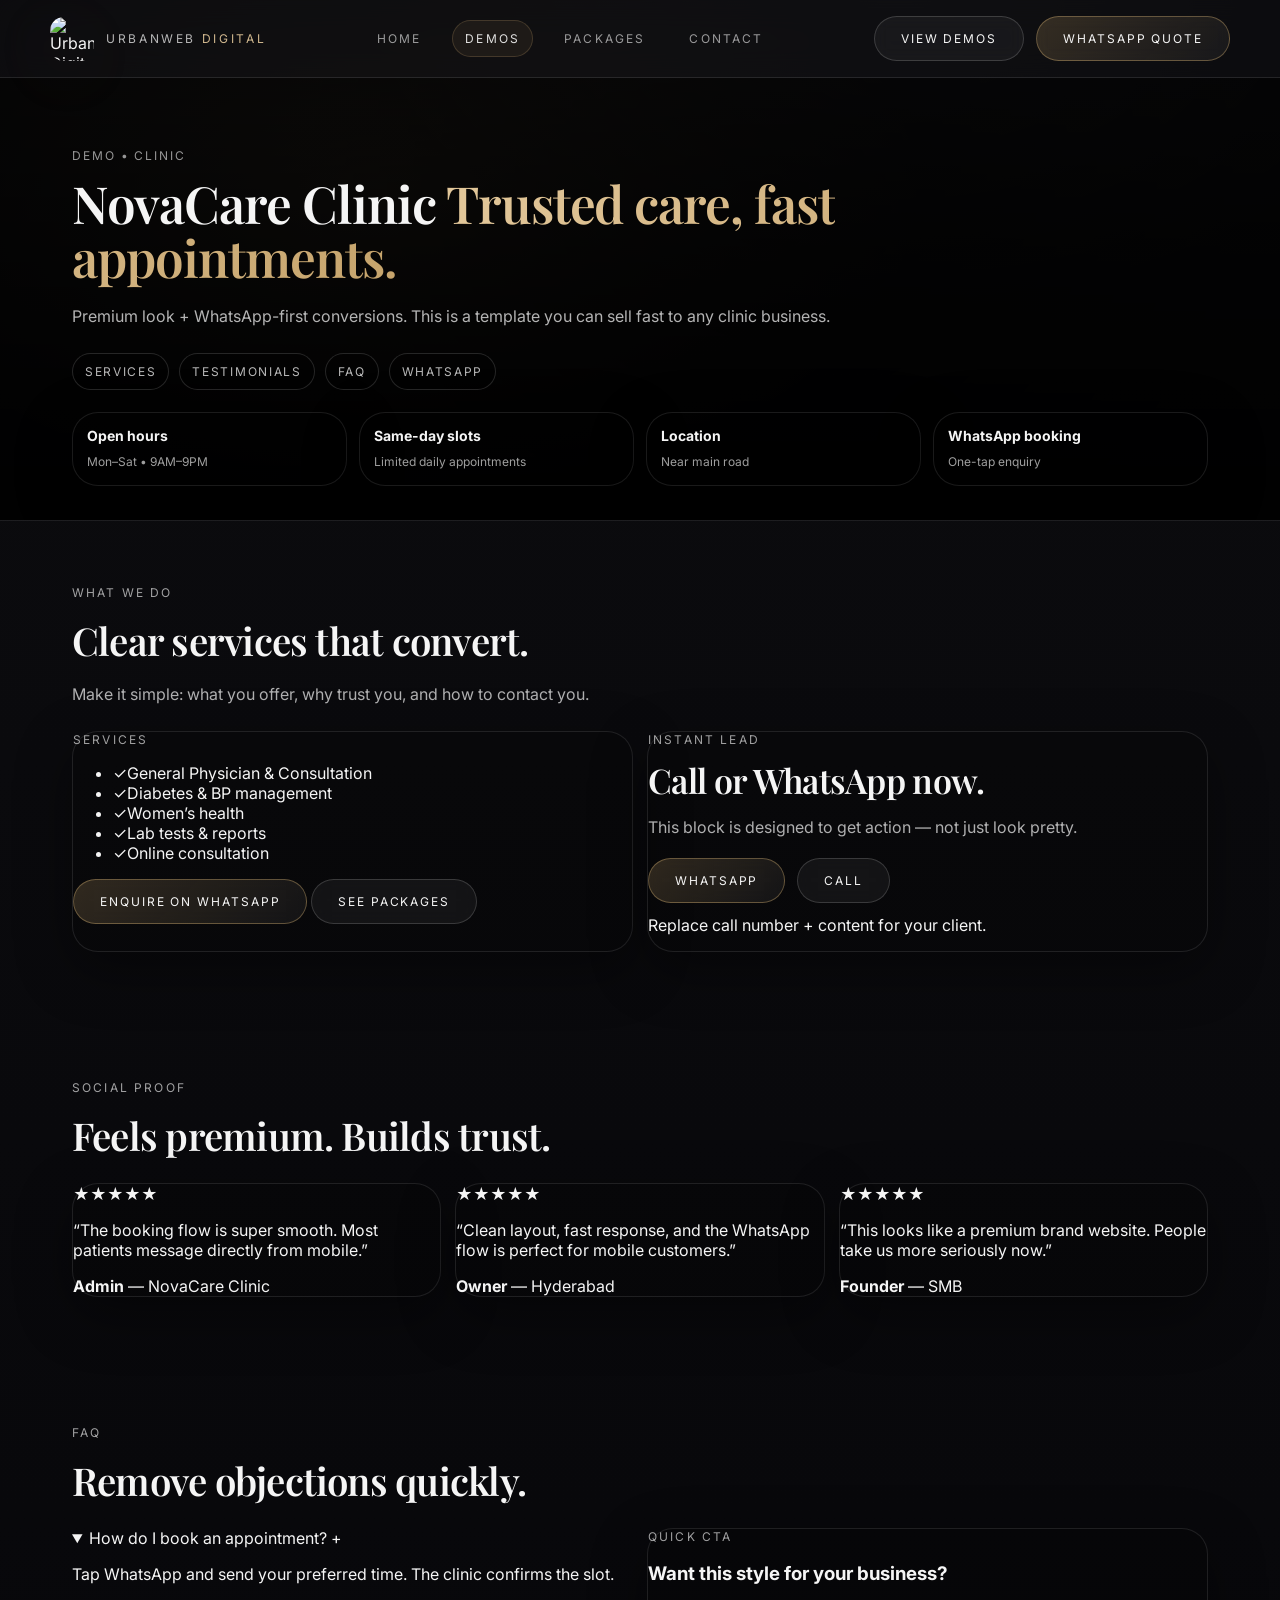
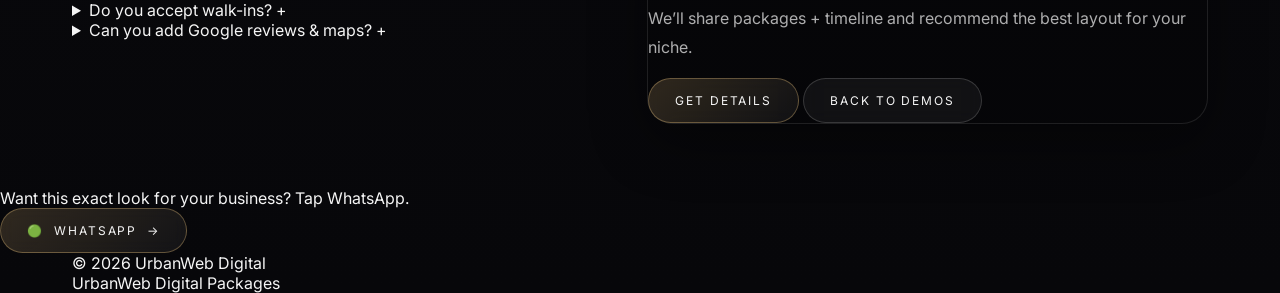
==== demo-clinic.html @ ae369ccb "Add files via upload" ====
<!doctype html>
<html lang="en">
<head>
  <meta charset="UTF-8"/>
  <meta name="viewport" content="width=device-width, initial-scale=1.0"/>
  <title>Demo — Clinic Website</title>
  <meta name="description" content="Premium clinic website demo in UrbanWeb Digital dark-luxury theme."/>
  <meta name="theme-color" content="#0c0c0f" />
    <link rel="icon" type="image/png" href="assets/favicon-32.png" />
  <link rel="apple-touch-icon" href="assets/apple-touch-icon.png" />
<link rel="preconnect" href="https://fonts.googleapis.com">
  <link rel="preconnect" href="https://fonts.gstatic.com" crossorigin>
  <link href="https://fonts.googleapis.com/css2?family=Playfair+Display:wght@500;600;700&family=Inter:wght@300;400;500;600&display=swap" rel="stylesheet">
  <style>
:root{
  --bg:#0c0c0f;
  --bg2:#07070a;
  --panel:rgba(255,255,255,.05);
  --panel2:rgba(0,0,0,.30);
  --line:rgba(255,255,255,.12);
  --text:#f5f5f5;
  --muted:rgba(255,255,255,.68);
  --muted2:rgba(255,255,255,.52);
  --gold:#c6a46c;
  --goldSoft:#e2c79a;
  --shadow: 0 30px 90px rgba(0,0,0,.55);
  --shadow2: 0 18px 55px rgba(0,0,0,.40);
  --r:18px;
  --r2:26px;
  --max:1180px;
}
*{box-sizing:border-box}
html{scroll-behavior:smooth}
body{
  margin:0;
  font-family: Inter, system-ui, -apple-system, Segoe UI, Roboto, Arial, sans-serif;
  background: radial-gradient(900px 520px at 30% 10%, rgba(198,164,108,.14), transparent 60%),
              radial-gradient(900px 520px at 70% 0%, rgba(255,255,255,.05), transparent 60%),
              linear-gradient(180deg, var(--bg) 0%, var(--bg2) 100%);
  color:var(--text);
}
a{color:inherit; text-decoration:none}
.wrap{max-width:var(--max); margin:0 auto; padding:0 22px}
.btn{
  display:inline-flex; align-items:center; justify-content:center; gap:10px;
  padding:14px 26px;
  border-radius:999px;
  font-size:12px;
  letter-spacing:.16em;
  text-transform:uppercase;
  border:1px solid rgba(255,255,255,.16);
  background: rgba(255,255,255,.05);
  backdrop-filter: blur(8px);
  cursor:pointer;
  transition:.25s ease;
  white-space:nowrap;
}
.btn:hover{transform: translateY(-2px)}
.btn.gold{
  border-color:rgba(198,164,108,.42);
  background: linear-gradient(135deg, rgba(198,164,108,.22), rgba(255,255,255,.05));
}
.pill{
  display:inline-flex; align-items:center; gap:10px;
  padding:10px 14px;
  border-radius:999px;
  border:1px solid rgba(198,164,108,.26);
  background: rgba(198,164,108,.10);
  color: rgba(255,255,255,.78);
  font-size:12px;
  letter-spacing:.12em;
  text-transform:uppercase;
}
.pill i{
  width:6px;height:6px;border-radius:50%;
  background: var(--gold);
  box-shadow: 0 0 0 7px rgba(198,164,108,.14);
  display:inline-block;
}
.h-serif{
  font-family:"Playfair Display", serif;
  font-weight:600;
  letter-spacing:-.02em;
}
.goldText{
  background: linear-gradient(90deg, var(--goldSoft), var(--gold));
  -webkit-background-clip:text;
  background-clip:text;
  color:transparent;
}
.card{
  border-radius: var(--r2);
  border:1px solid rgba(255,255,255,.10);
  background: rgba(0,0,0,.20);
  box-shadow: var(--shadow2);
}
.section{padding:64px 0}
.kicker{
  font-size:12px;
  letter-spacing:.18em;
  text-transform:uppercase;
  color: rgba(255,255,255,.62);
}
.h2{
  margin:14px 0 0;
  font-family:"Playfair Display", serif;
  font-weight:600;
  font-size: clamp(26px, 3vw, 40px);
  letter-spacing:-.02em;
}
.sub{
  margin:14px 0 0;
  color: var(--muted);
  line-height:1.8;
  max-width: 70ch;
}
.grid3{display:grid; grid-template-columns: repeat(3, 1fr); gap:14px}
.grid2{display:grid; grid-template-columns: repeat(2, 1fr); gap:14px}
@media (max-width: 980px){
  .grid3{grid-template-columns:1fr}
  .grid2{grid-template-columns:1fr}
}

.nav{
  position:sticky; top:0; z-index:60;
  background: rgba(12,12,15,.70);
  backdrop-filter: blur(14px);
  border-bottom:1px solid rgba(255,255,255,.10);
}
.nav-inner{display:flex; align-items:center; justify-content:space-between; gap:14px; padding:16px 0}
.brand{display:flex; align-items:center; gap:12px}
.brand-mark{
  width:44px; height:44px;
  border-radius:14px;
  display:block;
  object-fit:contain;
  filter: drop-shadow(0 16px 32px rgba(198,164,108,.18));
}
.brand-text{
  font-size:12px;
  letter-spacing:.22em;
  text-transform:uppercase;
  color: rgba(255,255,255,.70);
}
.brand-accent{color: rgba(226,199,154,.92)}
.links{
  display:flex; gap:18px; align-items:center;
  font-size:12px; letter-spacing:.18em; text-transform:uppercase;
  color: rgba(255,255,255,.58);
}
.links a{
  padding:10px 12px;
  border-radius:999px;
  border:1px solid transparent;
  transition:.2s ease;
}
.links a:hover{border-color: rgba(198,164,108,.20); background: rgba(198,164,108,.08); color: rgba(255,255,255,.82)}
.links a.on{color: rgba(255,255,255,.86); border-color: rgba(198,164,108,.22); background: rgba(198,164,108,.08)}
.nav-cta{display:flex; gap:12px; align-items:center}
@media (max-width: 980px){
  .links{display:none}
  .nav-cta .btn{padding:12px 18px}
}

.hero2{
  position:relative; padding:70px 0 34px;
  overflow:hidden;
  border-bottom:1px solid rgba(255,255,255,.08);
}
.hero2 .bg{
  position:absolute; inset:0; z-index:-2;
  background-image:
    linear-gradient(to bottom, rgba(0,0,0,.70), rgba(0,0,0,.92)),
    radial-gradient(circle at 60% 25%, rgba(198,164,108,.22), transparent 55%),
    var(--heroImg, none);
  background-size:cover;
  background-position:center;
  filter: brightness(.74) contrast(1.12);
  transform: scale(1.03);
}
.breadcrumb{color: rgba(255,255,255,.58); font-size:12px; letter-spacing:.16em; text-transform:uppercase}
.hero2 h1{
  margin:14px 0 0;
  font-family:"Playfair Display", serif;
  font-weight:600;
  letter-spacing:-.02em;
  font-size: clamp(34px, 4vw, 56px);
  line-height:1.05;
  max-width: 980px;
}
.hero2 p{margin:16px 0 0; color: rgba(255,255,255,.70); line-height:1.9; max-width: 78ch}
.tabs{
  margin-top:22px;
  display:flex; gap:10px; flex-wrap:wrap;
}
.tab{
  padding:10px 12px; border-radius:999px;
  border:1px solid rgba(255,255,255,.14);
  background: rgba(0,0,0,.22);
  font-size:12px; letter-spacing:.14em; text-transform:uppercase;
  color: rgba(255,255,255,.72);
  transition:.2s ease;
}
.tab:hover{border-color: rgba(198,164,108,.28); background: rgba(198,164,108,.10); color: rgba(255,255,255,.86)}
.small-grid{display:grid; grid-template-columns: repeat(4, 1fr); gap:12px}
@media (max-width: 980px){ .small-grid{grid-template-columns:1fr 1fr} }
@media (max-width: 560px){ .small-grid{grid-template-columns:1fr} }
.kpi{padding:14px}
.kpi b{display:block; font-size:14px}
.kpi span{display:block; margin-top:8px; color: rgba(255,255,255,.62); font-size:12px; line-height:1.6}
hr.sep{border:none; border-top:1px solid rgba(255,255,255,.08); margin:0}
.gallery{display:grid; grid-template-columns: repeat(3,1fr); gap:12px; margin-top:18px}
.gallery img{width:100%; height:240px; object-fit:cover; border-radius: 18px; border:1px solid rgba(255,255,255,.10); cursor:pointer; filter: contrast(1.06) saturate(1.03)}
@media (max-width: 980px){ .gallery{grid-template-columns:1fr} .gallery img{height:220px}}
.modal{
  position:fixed; inset:0; z-index:200;
  display:none; place-items:center;
  background: rgba(0,0,0,.78);
  backdrop-filter: blur(10px);
}
.modal.on{display:grid}
.modal img{max-width:min(1100px, 92vw); max-height:82vh; border-radius: 20px; border:1px solid rgba(255,255,255,.16)}
.modal .x{
  position:fixed; top:16px; right:16px;
  width:44px;height:44px;border-radius:999px;
  border:1px solid rgba(255,255,255,.16);
  background: rgba(0,0,0,.35);
  display:grid; place-items:center;
  cursor:pointer;
  color: rgba(255,255,255,.82);
}
.mapbox{
  border-radius: 26px;
  border:1px solid rgba(255,255,255,.10);
  overflow:hidden;
  background: rgba(0,0,0,.22);
  box-shadow: var(--shadow2);
}
.mapbox iframe{width:100%; height:380px; border:0; filter: grayscale(1) contrast(1.12) brightness(.92)}
@media (max-width: 980px){ .mapbox iframe{height:320px}}
.timeline{display:grid; gap:12px; margin-top:18px}
.step{padding:16px}
.step b{display:block; font-size:14px}
.step span{display:block; margin-top:8px; color: rgba(255,255,255,.68); line-height:1.7}
</style>
</head>
<body>


  <div class="nav">
    <div class="wrap nav-inner">
      <a class="brand" href="index.html" aria-label="UrbanWeb Digital">
        <img class="brand-mark" src="assets/img/logo-mark.png" alt="UrbanWeb Digital logo">
        <span class="brand-text">URBANWEB <span class="brand-accent">DIGITAL</span></span>
      </a>
      <nav class="links" aria-label="Primary">
        <a class="" href="index.html#top">Home</a>
        <a class="on" href="index.html#demos">Demos</a>
        <a class="" href="index.html#packages">Packages</a>
        <a class="" href="index.html#contact">Contact</a>
      </nav>
      <div class="nav-cta">
        <a class="btn" href="index.html#demos">View demos</a>
        <a class="btn gold" id="waTop" href="#">WhatsApp quote</a>
      </div>
    </div>
  </div>

<header class="hero2" style="--heroImg:url('assets/img/demo-clinic.jpg');">
  <div class="bg" aria-hidden="true"></div>
  <div class="wrap">
    <div class="breadcrumb">Demo • Clinic</div>
    <h1 class="h-serif">NovaCare Clinic <span class="goldText">Trusted care, fast appointments.</span></h1>
    <p>Premium look + WhatsApp-first conversions. This is a template you can sell fast to any clinic business.</p>
    <div class="tabs">
      <a class="tab" href="#services">Services</a>
      <a class="tab" href="#proof">Testimonials</a>
      <a class="tab" href="#faq">FAQ</a>
      <a class="tab" id="waDemoTop" href="#">WhatsApp</a>
    </div>
    <div style="margin-top:22px" class="small-grid">
      <div class="card kpi"><b>Open hours</b><span>Mon–Sat • 9AM–9PM</span></div><div class="card kpi"><b>Same-day slots</b><span>Limited daily appointments</span></div><div class="card kpi"><b>Location</b><span>Near main road</span></div><div class="card kpi"><b>WhatsApp booking</b><span>One-tap enquiry</span></div>
    </div>
  </div>
</header>

<section class="section" id="services">
  <div class="wrap">
    <div class="kicker">What we do</div>
    <div class="h2">Clear services that convert.</div>
    <p class="sub">Make it simple: what you offer, why trust you, and how to contact you.</p>

    <div class="grid2" style="margin-top:22px">
      <div class="card pack">
        <div class="kicker">Services</div>
        <ul class="list"><li><span class="tick">✓</span>General Physician & Consultation</li><li><span class="tick">✓</span>Diabetes & BP management</li><li><span class="tick">✓</span>Women’s health</li><li><span class="tick">✓</span>Lab tests & reports</li><li><span class="tick">✓</span>Online consultation</li></ul>
        <div class="cta" style="margin-top:16px">
          <a class="btn gold" id="waService" href="#">Enquire on WhatsApp</a>
          <a class="btn" href="index.html#packages">See packages</a>
        </div>
      </div>

      <div class="card contact">
        <div class="bg" style="background-image:
          linear-gradient(to bottom, rgba(0,0,0,.58), rgba(0,0,0,.92)),
          radial-gradient(circle at 70% 30%, rgba(198,164,108,.18), transparent 55%),
          url('assets/img/texture-01.jpg');"></div>
        <div class="kicker">Instant lead</div>
        <div class="h2" style="font-size:34px; margin-top:10px">Call or WhatsApp now.</div>
        <p class="sub" style="margin-top:10px">This block is designed to get action — not just look pretty.</p>
        <div style="margin-top:16px; display:flex; gap:12px; flex-wrap:wrap">
          <a class="btn gold" id="waContact" href="#">WhatsApp</a>
          <a class="btn" href="tel:+919999999999">Call</a>
        </div>
        <p class="note" style="margin-top:12px">Replace call number + content for your client.</p>
      </div>
    </div>
  </div>
</section>

<section class="section" id="proof">
  <div class="wrap">
    <div class="kicker">Social proof</div>
    <div class="h2">Feels premium. Builds trust.</div>
    <div class="grid3" style="margin-top:22px">
      <div class="card quote">
        <div class="stars">★★★★★</div>
        <p>“The booking flow is super smooth. Most patients message directly from mobile.”</p>
        <div class="who"><b>Admin</b> — NovaCare Clinic</div>
      </div>
      <div class="card quote">
        <div class="stars">★★★★★</div>
        <p>“Clean layout, fast response, and the WhatsApp flow is perfect for mobile customers.”</p>
        <div class="who"><b>Owner</b> — Hyderabad</div>
      </div>
      <div class="card quote">
        <div class="stars">★★★★★</div>
        <p>“This looks like a premium brand website. People take us more seriously now.”</p>
        <div class="who"><b>Founder</b> — SMB</div>
      </div>
    </div>
  </div>
</section>

<section class="section" id="faq">
  <div class="wrap">
    <div class="kicker">FAQ</div>
    <div class="h2">Remove objections quickly.</div>
    <div style="margin-top:22px" class="grid2">
      <div>
        <details open>
          <summary>How do I book an appointment? <span class="plus">+</span></summary>
          <p>Tap WhatsApp and send your preferred time. The clinic confirms the slot.</p>
        </details><details>
          <summary>Do you accept walk-ins? <span class="plus">+</span></summary>
          <p>Yes, subject to availability. WhatsApp is recommended for faster confirmation.</p>
        </details><details>
          <summary>Can you add Google reviews & maps? <span class="plus">+</span></summary>
          <p>Yes — embed map, reviews screenshots, and click-to-call.</p>
        </details>
      </div>
      <div class="card pack featured">
        <div class="kicker">Quick CTA</div>
        <h3>Want this style for your business?</h3>
        <p class="sub" style="margin-top:10px">We’ll share packages + timeline and recommend the best layout for your niche.</p>
        <div class="cta" style="margin-top:16px">
          <a class="btn gold" id="waSticky2" href="#">Get details</a>
          <a class="btn" href="index.html#demos">Back to demos</a>
        </div>
      </div>
    </div>
  </div>
</section>

<div class="wa" aria-label="WhatsApp enquiry">
  <div class="bubble">Want this exact look for your business? Tap WhatsApp.</div>
  <a class="btn gold" id="waSticky" href="#"><span aria-hidden="true">🟢</span> WhatsApp <span aria-hidden="true">→</span></a>
</div>

<footer>
  <div class="wrap">
    <div class="footer-row">
      <div>© <span id="year"></span> UrbanWeb Digital</div>
      <div class="footer-links">
        <a href="index.html">UrbanWeb Digital</a>
        <a href="index.html#packages">Packages</a>
      </div>
    </div>
  </div>
</footer>

<script>
  document.getElementById("year").textContent = new Date().getFullYear();
  const WA = {
    phone: "919177418983",
    brand: "UrbanWeb Digital",
    source: "Clinic Demo"
  };
  function waLink(text){ return `https://wa.me/${WA.phone}?text=${encodeURIComponent(text)}`; }
  function msg(extra="") {
    return [
      `Hi ${WA.brand},`,
      `I saw your Clinic demo and want a website in the same premium style.`,
      `Business name:`,
      `Location:`,
      `Need: (Website / Landing page / Both)`,
      extra ? `Extra: ${extra}` : `Extra:`,
      `Source: ${WA.source}`
    ].join("\n");
  }
  const base = waLink(msg(""));
  ["waTop","waDemoTop","waService","waContact","waSticky","waSticky2"].forEach(id=>{
    const el = document.getElementById(id);
    if(el){ el.href = base; el.target = "_blank"; }
  });
</script>
</body>
</html>
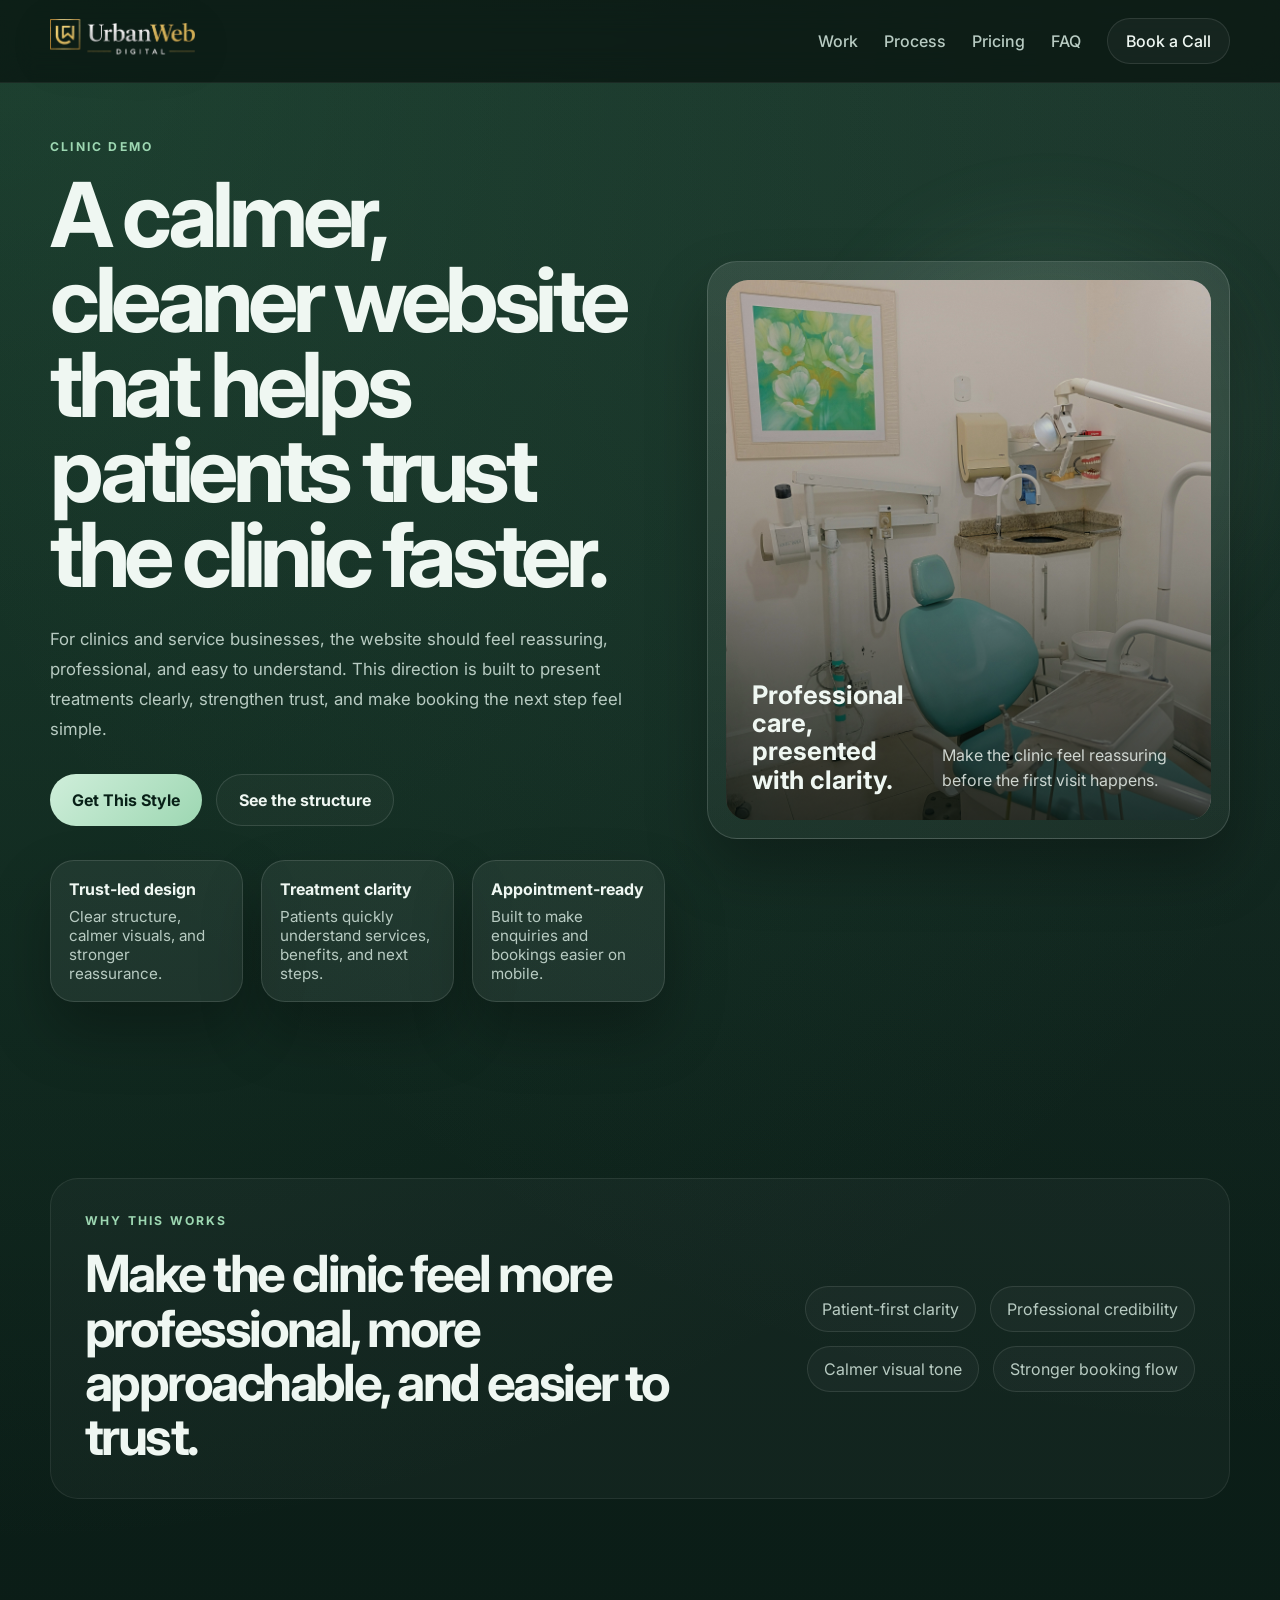
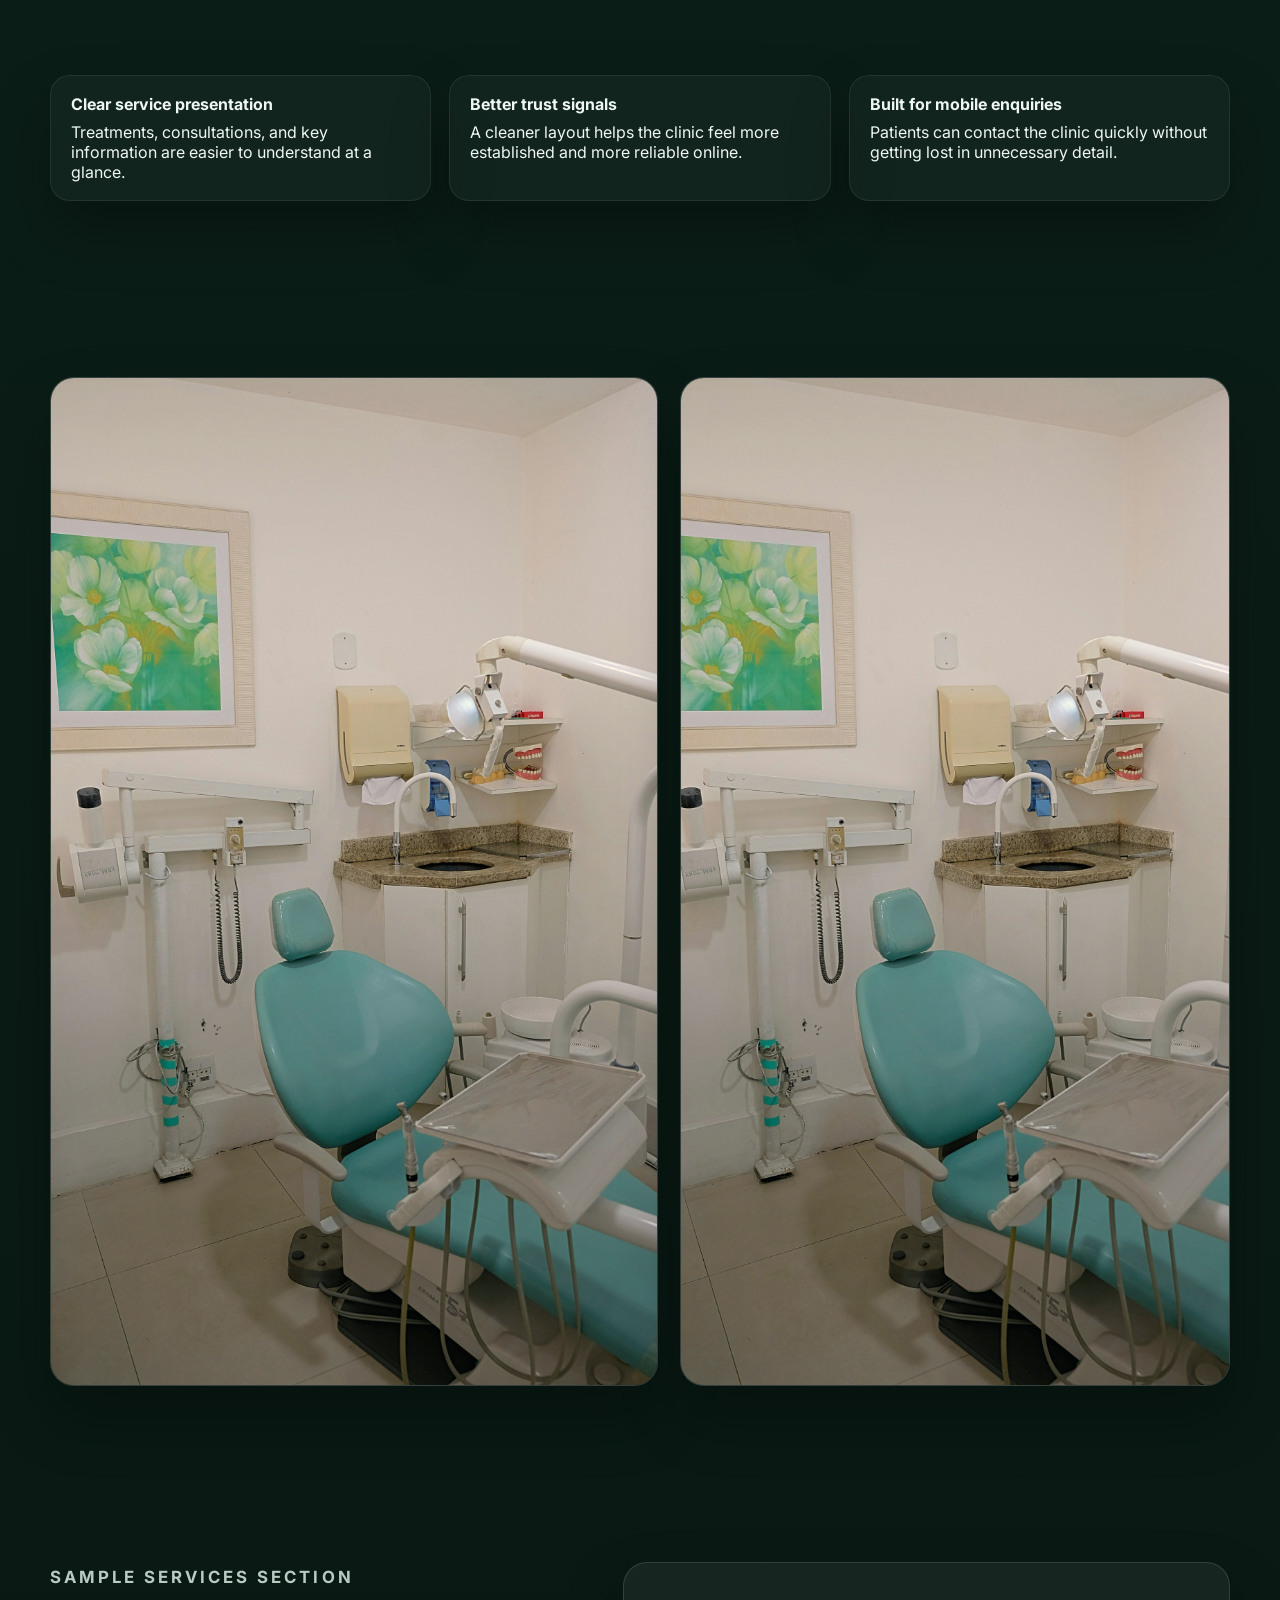
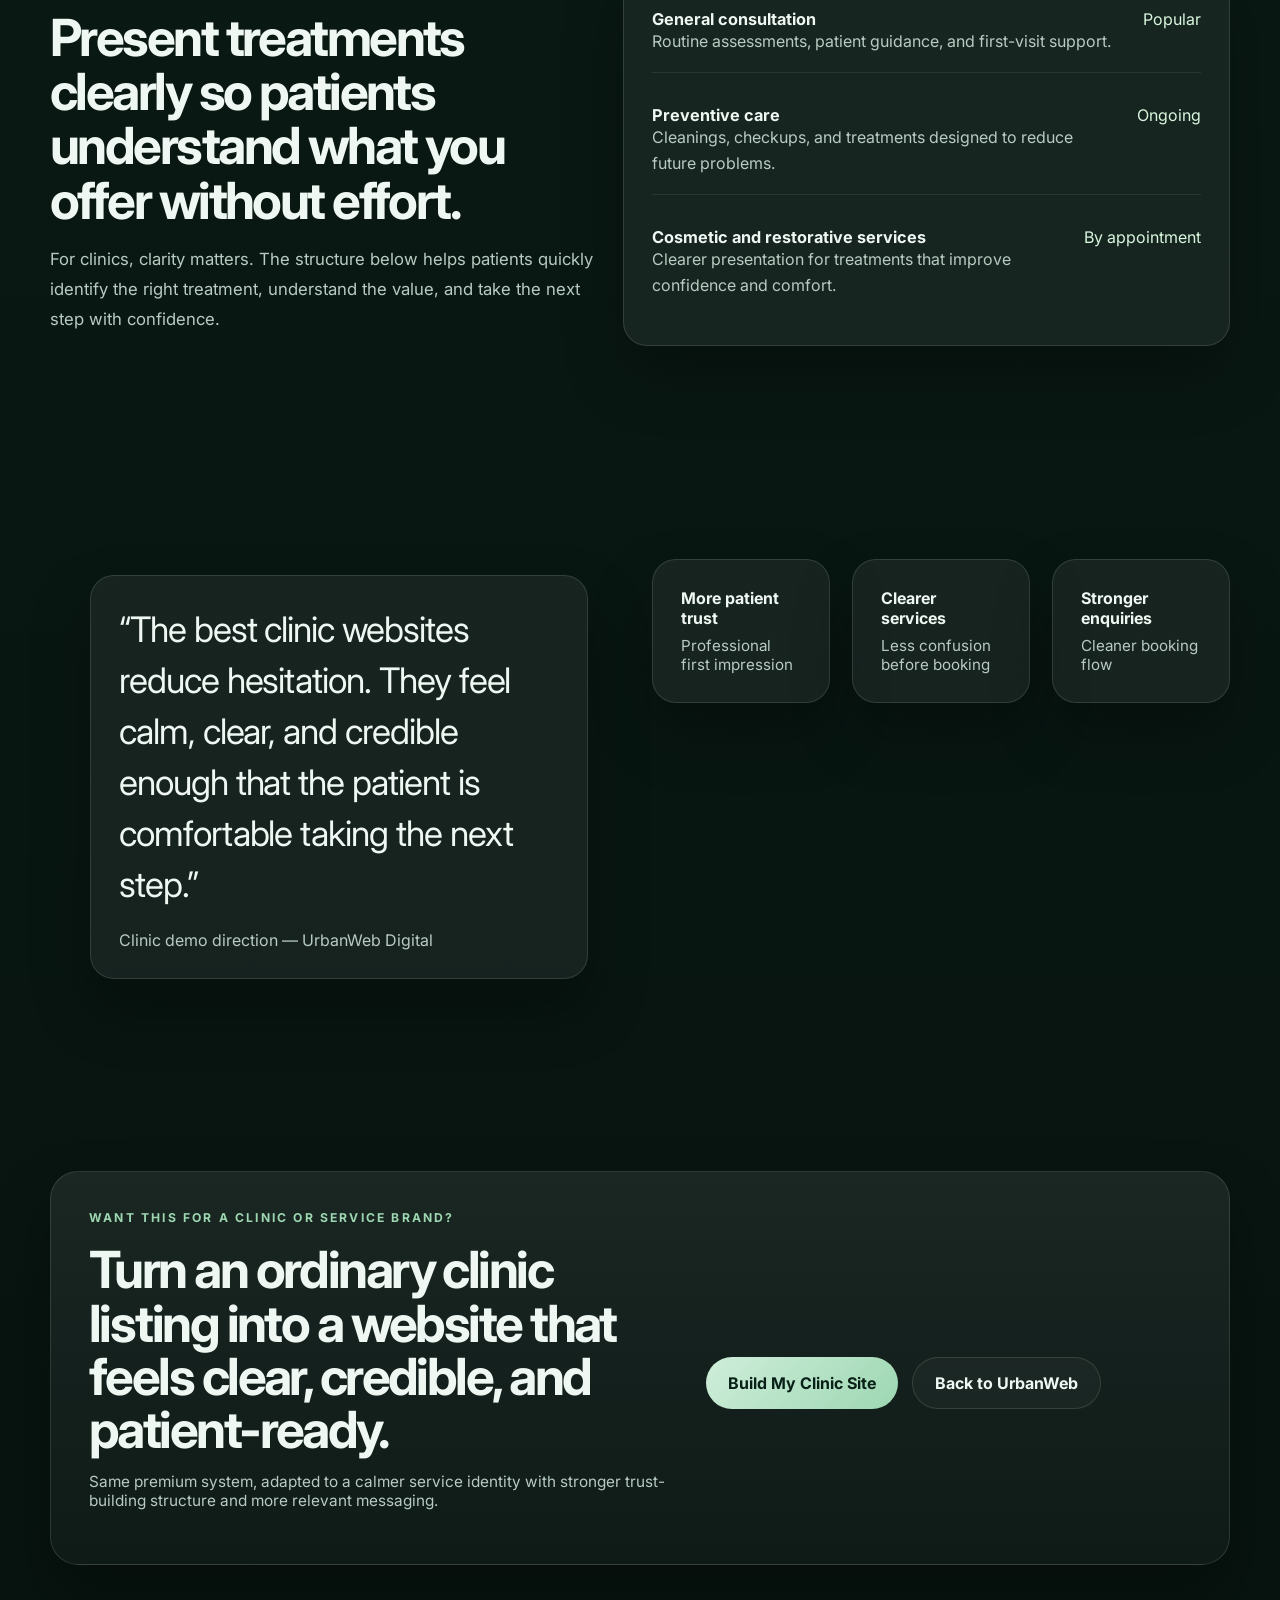
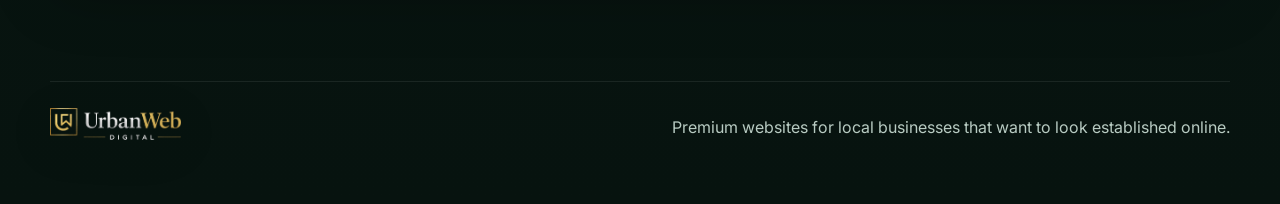
==== commit 2bfb59bb: "Add files via upload The new look." ====
--- a/demo-clinic.html
+++ b/demo-clinic.html
@@ -1,418 +1,158 @@
-<!doctype html>
+<!DOCTYPE html>
 <html lang="en">
 <head>
-  <meta charset="UTF-8"/>
-  <meta name="viewport" content="width=device-width, initial-scale=1.0"/>
-  <title>Demo — Clinic Website</title>
-  <meta name="description" content="Premium clinic website demo in UrbanWeb Digital dark-luxury theme."/>
-  <meta name="theme-color" content="#0c0c0f" />
-    <link rel="icon" type="image/png" href="assets/favicon-32.png" />
-  <link rel="apple-touch-icon" href="assets/apple-touch-icon.png" />
-<link rel="preconnect" href="https://fonts.googleapis.com">
+  <meta charset="UTF-8" />
+  <meta name="viewport" content="width=device-width, initial-scale=1.0" />
+  <title>Clinic Demo — UrbanWeb Digital</title>
+  <meta name="description" content="Premium clinic website demo by UrbanWeb Digital." />
+  <meta name="theme-color" content="#0f2d24" />
+  <link rel="preconnect" href="https://fonts.googleapis.com">
   <link rel="preconnect" href="https://fonts.gstatic.com" crossorigin>
-  <link href="https://fonts.googleapis.com/css2?family=Playfair+Display:wght@500;600;700&family=Inter:wght@300;400;500;600&display=swap" rel="stylesheet">
-  <style>
-:root{
-  --bg:#0c0c0f;
-  --bg2:#07070a;
-  --panel:rgba(255,255,255,.05);
-  --panel2:rgba(0,0,0,.30);
-  --line:rgba(255,255,255,.12);
-  --text:#f5f5f5;
-  --muted:rgba(255,255,255,.68);
-  --muted2:rgba(255,255,255,.52);
-  --gold:#c6a46c;
-  --goldSoft:#e2c79a;
-  --shadow: 0 30px 90px rgba(0,0,0,.55);
-  --shadow2: 0 18px 55px rgba(0,0,0,.40);
-  --r:18px;
-  --r2:26px;
-  --max:1180px;
-}
-*{box-sizing:border-box}
-html{scroll-behavior:smooth}
-body{
-  margin:0;
-  font-family: Inter, system-ui, -apple-system, Segoe UI, Roboto, Arial, sans-serif;
-  background: radial-gradient(900px 520px at 30% 10%, rgba(198,164,108,.14), transparent 60%),
-              radial-gradient(900px 520px at 70% 0%, rgba(255,255,255,.05), transparent 60%),
-              linear-gradient(180deg, var(--bg) 0%, var(--bg2) 100%);
-  color:var(--text);
-}
-a{color:inherit; text-decoration:none}
-.wrap{max-width:var(--max); margin:0 auto; padding:0 22px}
-.btn{
-  display:inline-flex; align-items:center; justify-content:center; gap:10px;
-  padding:14px 26px;
-  border-radius:999px;
-  font-size:12px;
-  letter-spacing:.16em;
-  text-transform:uppercase;
-  border:1px solid rgba(255,255,255,.16);
-  background: rgba(255,255,255,.05);
-  backdrop-filter: blur(8px);
-  cursor:pointer;
-  transition:.25s ease;
-  white-space:nowrap;
-}
-.btn:hover{transform: translateY(-2px)}
-.btn.gold{
-  border-color:rgba(198,164,108,.42);
-  background: linear-gradient(135deg, rgba(198,164,108,.22), rgba(255,255,255,.05));
-}
-.pill{
-  display:inline-flex; align-items:center; gap:10px;
-  padding:10px 14px;
-  border-radius:999px;
-  border:1px solid rgba(198,164,108,.26);
-  background: rgba(198,164,108,.10);
-  color: rgba(255,255,255,.78);
-  font-size:12px;
-  letter-spacing:.12em;
-  text-transform:uppercase;
-}
-.pill i{
-  width:6px;height:6px;border-radius:50%;
-  background: var(--gold);
-  box-shadow: 0 0 0 7px rgba(198,164,108,.14);
-  display:inline-block;
-}
-.h-serif{
-  font-family:"Playfair Display", serif;
-  font-weight:600;
-  letter-spacing:-.02em;
-}
-.goldText{
-  background: linear-gradient(90deg, var(--goldSoft), var(--gold));
-  -webkit-background-clip:text;
-  background-clip:text;
-  color:transparent;
-}
-.card{
-  border-radius: var(--r2);
-  border:1px solid rgba(255,255,255,.10);
-  background: rgba(0,0,0,.20);
-  box-shadow: var(--shadow2);
-}
-.section{padding:64px 0}
-.kicker{
-  font-size:12px;
-  letter-spacing:.18em;
-  text-transform:uppercase;
-  color: rgba(255,255,255,.62);
-}
-.h2{
-  margin:14px 0 0;
-  font-family:"Playfair Display", serif;
-  font-weight:600;
-  font-size: clamp(26px, 3vw, 40px);
-  letter-spacing:-.02em;
-}
-.sub{
-  margin:14px 0 0;
-  color: var(--muted);
-  line-height:1.8;
-  max-width: 70ch;
-}
-.grid3{display:grid; grid-template-columns: repeat(3, 1fr); gap:14px}
-.grid2{display:grid; grid-template-columns: repeat(2, 1fr); gap:14px}
-@media (max-width: 980px){
-  .grid3{grid-template-columns:1fr}
-  .grid2{grid-template-columns:1fr}
-}
-
-.nav{
-  position:sticky; top:0; z-index:60;
-  background: rgba(12,12,15,.70);
-  backdrop-filter: blur(14px);
-  border-bottom:1px solid rgba(255,255,255,.10);
-}
-.nav-inner{display:flex; align-items:center; justify-content:space-between; gap:14px; padding:16px 0}
-.brand{display:flex; align-items:center; gap:12px}
-.brand-mark{
-  width:44px; height:44px;
-  border-radius:14px;
-  display:block;
-  object-fit:contain;
-  filter: drop-shadow(0 16px 32px rgba(198,164,108,.18));
-}
-.brand-text{
-  font-size:12px;
-  letter-spacing:.22em;
-  text-transform:uppercase;
-  color: rgba(255,255,255,.70);
-}
-.brand-accent{color: rgba(226,199,154,.92)}
-.links{
-  display:flex; gap:18px; align-items:center;
-  font-size:12px; letter-spacing:.18em; text-transform:uppercase;
-  color: rgba(255,255,255,.58);
-}
-.links a{
-  padding:10px 12px;
-  border-radius:999px;
-  border:1px solid transparent;
-  transition:.2s ease;
-}
-.links a:hover{border-color: rgba(198,164,108,.20); background: rgba(198,164,108,.08); color: rgba(255,255,255,.82)}
-.links a.on{color: rgba(255,255,255,.86); border-color: rgba(198,164,108,.22); background: rgba(198,164,108,.08)}
-.nav-cta{display:flex; gap:12px; align-items:center}
-@media (max-width: 980px){
-  .links{display:none}
-  .nav-cta .btn{padding:12px 18px}
-}
-
-.hero2{
-  position:relative; padding:70px 0 34px;
-  overflow:hidden;
-  border-bottom:1px solid rgba(255,255,255,.08);
-}
-.hero2 .bg{
-  position:absolute; inset:0; z-index:-2;
-  background-image:
-    linear-gradient(to bottom, rgba(0,0,0,.70), rgba(0,0,0,.92)),
-    radial-gradient(circle at 60% 25%, rgba(198,164,108,.22), transparent 55%),
-    var(--heroImg, none);
-  background-size:cover;
-  background-position:center;
-  filter: brightness(.74) contrast(1.12);
-  transform: scale(1.03);
-}
-.breadcrumb{color: rgba(255,255,255,.58); font-size:12px; letter-spacing:.16em; text-transform:uppercase}
-.hero2 h1{
-  margin:14px 0 0;
-  font-family:"Playfair Display", serif;
-  font-weight:600;
-  letter-spacing:-.02em;
-  font-size: clamp(34px, 4vw, 56px);
-  line-height:1.05;
-  max-width: 980px;
-}
-.hero2 p{margin:16px 0 0; color: rgba(255,255,255,.70); line-height:1.9; max-width: 78ch}
-.tabs{
-  margin-top:22px;
-  display:flex; gap:10px; flex-wrap:wrap;
-}
-.tab{
-  padding:10px 12px; border-radius:999px;
-  border:1px solid rgba(255,255,255,.14);
-  background: rgba(0,0,0,.22);
-  font-size:12px; letter-spacing:.14em; text-transform:uppercase;
-  color: rgba(255,255,255,.72);
-  transition:.2s ease;
-}
-.tab:hover{border-color: rgba(198,164,108,.28); background: rgba(198,164,108,.10); color: rgba(255,255,255,.86)}
-.small-grid{display:grid; grid-template-columns: repeat(4, 1fr); gap:12px}
-@media (max-width: 980px){ .small-grid{grid-template-columns:1fr 1fr} }
-@media (max-width: 560px){ .small-grid{grid-template-columns:1fr} }
-.kpi{padding:14px}
-.kpi b{display:block; font-size:14px}
-.kpi span{display:block; margin-top:8px; color: rgba(255,255,255,.62); font-size:12px; line-height:1.6}
-hr.sep{border:none; border-top:1px solid rgba(255,255,255,.08); margin:0}
-.gallery{display:grid; grid-template-columns: repeat(3,1fr); gap:12px; margin-top:18px}
-.gallery img{width:100%; height:240px; object-fit:cover; border-radius: 18px; border:1px solid rgba(255,255,255,.10); cursor:pointer; filter: contrast(1.06) saturate(1.03)}
-@media (max-width: 980px){ .gallery{grid-template-columns:1fr} .gallery img{height:220px}}
-.modal{
-  position:fixed; inset:0; z-index:200;
-  display:none; place-items:center;
-  background: rgba(0,0,0,.78);
-  backdrop-filter: blur(10px);
-}
-.modal.on{display:grid}
-.modal img{max-width:min(1100px, 92vw); max-height:82vh; border-radius: 20px; border:1px solid rgba(255,255,255,.16)}
-.modal .x{
-  position:fixed; top:16px; right:16px;
-  width:44px;height:44px;border-radius:999px;
-  border:1px solid rgba(255,255,255,.16);
-  background: rgba(0,0,0,.35);
-  display:grid; place-items:center;
-  cursor:pointer;
-  color: rgba(255,255,255,.82);
-}
-.mapbox{
-  border-radius: 26px;
-  border:1px solid rgba(255,255,255,.10);
-  overflow:hidden;
-  background: rgba(0,0,0,.22);
-  box-shadow: var(--shadow2);
-}
-.mapbox iframe{width:100%; height:380px; border:0; filter: grayscale(1) contrast(1.12) brightness(.92)}
-@media (max-width: 980px){ .mapbox iframe{height:320px}}
-.timeline{display:grid; gap:12px; margin-top:18px}
-.step{padding:16px}
-.step b{display:block; font-size:14px}
-.step span{display:block; margin-top:8px; color: rgba(255,255,255,.68); line-height:1.7}
-</style>
+  <link href="https://fonts.googleapis.com/css2?family=Inter:wght@400;500;600;700;800&display=swap" rel="stylesheet">
+  <link rel="stylesheet" href="styles.css" />
 </head>
 <body>
+  <div class="site-shell">
+    <header class="topbar">
+      <div class="container nav-wrap">
+        <a href="index.html#top" class="brand" aria-label="UrbanWeb Digital home">
+          <img src="assets/urbanweb-logo.png" alt="UrbanWeb Digital" class="brand-logo" />
+        </a>
+        <button class="menu-toggle" aria-expanded="false" aria-controls="site-nav" aria-label="Toggle navigation">
+          <span></span>
+          <span></span>
+        </button>
+        <nav id="site-nav" class="nav">
+          <a href="index.html#work">Work</a>
+          <a href="index.html#process">Process</a>
+          <a href="index.html#pricing">Pricing</a>
+          <a href="index.html#faq">FAQ</a>
+          <a class="nav-cta" href="index.html#contact">Book a Call</a>
+        </nav>
+      </div>
+    </header>
 
+    <main id="top">
+      <section class="hero section demo-hero">
+        <div class="container hero-grid">
+          <div class="hero-copy reveal">
+            <p class="eyebrow">Clinic demo</p>
+            <h1>A calmer, cleaner website that helps patients trust the clinic faster.</h1>
+            <p class="hero-text">For clinics and service businesses, the website should feel reassuring, professional, and easy to understand. This direction is built to present treatments clearly, strengthen trust, and make booking the next step feel simple.</p>
+            <div class="hero-actions">
+              <a class="btn btn-primary" href="https://wa.me/919177418983" target="_blank" rel="noreferrer">Get This Style</a>
+              <a class="btn btn-secondary" href="#trust">See the structure</a>
+            </div>
+            <div class="hero-proof">
+              <div><strong>Trust-led design</strong><span>Clear structure, calmer visuals, and stronger reassurance.</span></div>
+              <div><strong>Treatment clarity</strong><span>Patients quickly understand services, benefits, and next steps.</span></div>
+              <div><strong>Appointment-ready</strong><span>Built to make enquiries and bookings easier on mobile.</span></div>
+            </div>
+          </div>
+          <div class="hero-visual reveal delay-1">
+            <div class="demo-frame">
+              <div class="demo-screen" style="background-image:url('assets/local/clinic-interior.jpg'); background-position:center;">
+                <div class="demo-screen-copy">
+                  <strong>Professional care, presented with clarity.</strong>
+                  <span>Make the clinic feel reassuring before the first visit happens.</span>
+                </div>
+              </div>
+            </div>
+          </div>
+        </div>
+      </section>
 
-  <div class="nav">
-    <div class="wrap nav-inner">
-      <a class="brand" href="index.html" aria-label="UrbanWeb Digital">
-        <img class="brand-mark" src="assets/img/logo-mark.png" alt="UrbanWeb Digital logo">
-        <span class="brand-text">URBANWEB <span class="brand-accent">DIGITAL</span></span>
-      </a>
-      <nav class="links" aria-label="Primary">
-        <a class="" href="index.html#top">Home</a>
-        <a class="on" href="index.html#demos">Demos</a>
-        <a class="" href="index.html#packages">Packages</a>
-        <a class="" href="index.html#contact">Contact</a>
-      </nav>
-      <div class="nav-cta">
-        <a class="btn" href="index.html#demos">View demos</a>
-        <a class="btn gold" id="waTop" href="#">WhatsApp quote</a>
+      <section class="section trust-strip reveal" id="trust">
+        <div class="container trust-grid">
+          <div>
+            <p class="mini-label">Why this works</p>
+            <h2>Make the clinic feel more professional, more approachable, and easier to trust.</h2>
+          </div>
+          <div class="trust-points">
+            <span>Patient-first clarity</span>
+            <span>Professional credibility</span>
+            <span>Calmer visual tone</span>
+            <span>Stronger booking flow</span>
+          </div>
+        </div>
+      </section>
+
+      <section class="section">
+        <div class="container info-band reveal">
+          <div class="info-pill"><strong>Clear service presentation</strong><span>Treatments, consultations, and key information are easier to understand at a glance.</span></div>
+          <div class="info-pill"><strong>Better trust signals</strong><span>A cleaner layout helps the clinic feel more established and more reliable online.</span></div>
+          <div class="info-pill"><strong>Built for mobile enquiries</strong><span>Patients can contact the clinic quickly without getting lost in unnecessary detail.</span></div>
+        </div>
+      </section>
+
+      <section class="section">
+        <div class="container demo-gallery">
+          <article class="showcase-card reveal">
+            <img class="showcase-photo" src="assets/local/clinic-interior.jpg" alt="Modern clinic reception interior" loading="eager" decoding="async" />
+            <div class="showcase-copy"><span>Reception</span><h3>A polished environment helps patients feel they are choosing a clinic that is organised, calm, and professional.</h3></div>
+          </article>
+          <article class="showcase-card reveal delay-1">
+            <img class="showcase-photo" src="assets/local/clinic-interior.jpg" alt="Clean modern treatment space" loading="lazy" decoding="async" />
+            <div class="showcase-copy"><span>Treatment space</span><h3>Clean visuals and structured messaging make the experience feel more trustworthy before a booking is even made.</h3></div>
+          </article>
+        </div>
+      </section>
+
+      <section class="section">
+        <div class="container demo-split">
+          <div class="section-head reveal narrow">
+            <p class="eyebrow">Sample services section</p>
+            <h2>Present treatments clearly so patients understand what you offer without effort.</h2>
+            <p>For clinics, clarity matters. The structure below helps patients quickly identify the right treatment, understand the value, and take the next step with confidence.</p>
+          </div>
+          <div class="pricing-card reveal delay-1">
+            <div class="schedule-list">
+              <div class="schedule-item"><div><b>General consultation</b><span>Routine assessments, patient guidance, and first-visit support.</span></div><em>Popular</em></div>
+              <div class="schedule-item"><div><b>Preventive care</b><span>Cleanings, checkups, and treatments designed to reduce future problems.</span></div><em>Ongoing</em></div>
+              <div class="schedule-item"><div><b>Cosmetic and restorative services</b><span>Clearer presentation for treatments that improve confidence and comfort.</span></div><em>By appointment</em></div>
+            </div>
+          </div>
+        </div>
+      </section>
+
+      <section class="section testimonial-section">
+        <div class="container testimonial-grid">
+          <blockquote class="testimonial reveal">
+            <p>“The best clinic websites reduce hesitation. They feel calm, clear, and credible enough that the patient is comfortable taking the next step.”</p>
+            <footer>Clinic demo direction — UrbanWeb Digital</footer>
+          </blockquote>
+          <div class="stats reveal delay-1">
+            <div class="stat-card"><strong>More patient trust</strong><span>Professional first impression</span></div>
+            <div class="stat-card"><strong>Clearer services</strong><span>Less confusion before booking</span></div>
+            <div class="stat-card"><strong>Stronger enquiries</strong><span>Cleaner booking flow</span></div>
+          </div>
+        </div>
+      </section>
+
+      <section class="section">
+        <div class="container demo-cta-box reveal">
+          <div>
+            <p class="eyebrow">Want this for a clinic or service brand?</p>
+            <h2>Turn an ordinary clinic listing into a website that feels clear, credible, and patient-ready.</h2>
+            <p class="hero-note">Same premium system, adapted to a calmer service identity with stronger trust-building structure and more relevant messaging.</p>
+          </div>
+          <div class="contact-actions">
+            <a class="btn btn-primary" href="https://wa.me/919177418983" target="_blank" rel="noreferrer">Build My Clinic Site</a>
+            <a class="btn btn-secondary" href="index.html#work">Back to UrbanWeb</a>
+          </div>
+        </div>
+      </section>
+    </main>
+
+    <footer class="footer">
+      <div class="container footer-wrap">
+        <a href="index.html#top" class="brand brand-footer" aria-label="UrbanWeb Digital home">
+          <img src="assets/urbanweb-logo.png" alt="UrbanWeb Digital" class="brand-logo brand-logo-footer" />
+        </a>
+        <p>Premium websites for local businesses that want to look established online.</p>
       </div>
-    </div>
+    </footer>
   </div>
-
-<header class="hero2" style="--heroImg:url('assets/img/demo-clinic.jpg');">
-  <div class="bg" aria-hidden="true"></div>
-  <div class="wrap">
-    <div class="breadcrumb">Demo • Clinic</div>
-    <h1 class="h-serif">NovaCare Clinic <span class="goldText">Trusted care, fast appointments.</span></h1>
-    <p>Premium look + WhatsApp-first conversions. This is a template you can sell fast to any clinic business.</p>
-    <div class="tabs">
-      <a class="tab" href="#services">Services</a>
-      <a class="tab" href="#proof">Testimonials</a>
-      <a class="tab" href="#faq">FAQ</a>
-      <a class="tab" id="waDemoTop" href="#">WhatsApp</a>
-    </div>
-    <div style="margin-top:22px" class="small-grid">
-      <div class="card kpi"><b>Open hours</b><span>Mon–Sat • 9AM–9PM</span></div><div class="card kpi"><b>Same-day slots</b><span>Limited daily appointments</span></div><div class="card kpi"><b>Location</b><span>Near main road</span></div><div class="card kpi"><b>WhatsApp booking</b><span>One-tap enquiry</span></div>
-    </div>
-  </div>
-</header>
-
-<section class="section" id="services">
-  <div class="wrap">
-    <div class="kicker">What we do</div>
-    <div class="h2">Clear services that convert.</div>
-    <p class="sub">Make it simple: what you offer, why trust you, and how to contact you.</p>
-
-    <div class="grid2" style="margin-top:22px">
-      <div class="card pack">
-        <div class="kicker">Services</div>
-        <ul class="list"><li><span class="tick">✓</span>General Physician & Consultation</li><li><span class="tick">✓</span>Diabetes & BP management</li><li><span class="tick">✓</span>Women’s health</li><li><span class="tick">✓</span>Lab tests & reports</li><li><span class="tick">✓</span>Online consultation</li></ul>
-        <div class="cta" style="margin-top:16px">
-          <a class="btn gold" id="waService" href="#">Enquire on WhatsApp</a>
-          <a class="btn" href="index.html#packages">See packages</a>
-        </div>
-      </div>
-
-      <div class="card contact">
-        <div class="bg" style="background-image:
-          linear-gradient(to bottom, rgba(0,0,0,.58), rgba(0,0,0,.92)),
-          radial-gradient(circle at 70% 30%, rgba(198,164,108,.18), transparent 55%),
-          url('assets/img/texture-01.jpg');"></div>
-        <div class="kicker">Instant lead</div>
-        <div class="h2" style="font-size:34px; margin-top:10px">Call or WhatsApp now.</div>
-        <p class="sub" style="margin-top:10px">This block is designed to get action — not just look pretty.</p>
-        <div style="margin-top:16px; display:flex; gap:12px; flex-wrap:wrap">
-          <a class="btn gold" id="waContact" href="#">WhatsApp</a>
-          <a class="btn" href="tel:+919999999999">Call</a>
-        </div>
-        <p class="note" style="margin-top:12px">Replace call number + content for your client.</p>
-      </div>
-    </div>
-  </div>
-</section>
-
-<section class="section" id="proof">
-  <div class="wrap">
-    <div class="kicker">Social proof</div>
-    <div class="h2">Feels premium. Builds trust.</div>
-    <div class="grid3" style="margin-top:22px">
-      <div class="card quote">
-        <div class="stars">★★★★★</div>
-        <p>“The booking flow is super smooth. Most patients message directly from mobile.”</p>
-        <div class="who"><b>Admin</b> — NovaCare Clinic</div>
-      </div>
-      <div class="card quote">
-        <div class="stars">★★★★★</div>
-        <p>“Clean layout, fast response, and the WhatsApp flow is perfect for mobile customers.”</p>
-        <div class="who"><b>Owner</b> — Hyderabad</div>
-      </div>
-      <div class="card quote">
-        <div class="stars">★★★★★</div>
-        <p>“This looks like a premium brand website. People take us more seriously now.”</p>
-        <div class="who"><b>Founder</b> — SMB</div>
-      </div>
-    </div>
-  </div>
-</section>
-
-<section class="section" id="faq">
-  <div class="wrap">
-    <div class="kicker">FAQ</div>
-    <div class="h2">Remove objections quickly.</div>
-    <div style="margin-top:22px" class="grid2">
-      <div>
-        <details open>
-          <summary>How do I book an appointment? <span class="plus">+</span></summary>
-          <p>Tap WhatsApp and send your preferred time. The clinic confirms the slot.</p>
-        </details><details>
-          <summary>Do you accept walk-ins? <span class="plus">+</span></summary>
-          <p>Yes, subject to availability. WhatsApp is recommended for faster confirmation.</p>
-        </details><details>
-          <summary>Can you add Google reviews & maps? <span class="plus">+</span></summary>
-          <p>Yes — embed map, reviews screenshots, and click-to-call.</p>
-        </details>
-      </div>
-      <div class="card pack featured">
-        <div class="kicker">Quick CTA</div>
-        <h3>Want this style for your business?</h3>
-        <p class="sub" style="margin-top:10px">We’ll share packages + timeline and recommend the best layout for your niche.</p>
-        <div class="cta" style="margin-top:16px">
-          <a class="btn gold" id="waSticky2" href="#">Get details</a>
-          <a class="btn" href="index.html#demos">Back to demos</a>
-        </div>
-      </div>
-    </div>
-  </div>
-</section>
-
-<div class="wa" aria-label="WhatsApp enquiry">
-  <div class="bubble">Want this exact look for your business? Tap WhatsApp.</div>
-  <a class="btn gold" id="waSticky" href="#"><span aria-hidden="true">🟢</span> WhatsApp <span aria-hidden="true">→</span></a>
-</div>
-
-<footer>
-  <div class="wrap">
-    <div class="footer-row">
-      <div>© <span id="year"></span> UrbanWeb Digital</div>
-      <div class="footer-links">
-        <a href="index.html">UrbanWeb Digital</a>
-        <a href="index.html#packages">Packages</a>
-      </div>
-    </div>
-  </div>
-</footer>
-
-<script>
-  document.getElementById("year").textContent = new Date().getFullYear();
-  const WA = {
-    phone: "919177418983",
-    brand: "UrbanWeb Digital",
-    source: "Clinic Demo"
-  };
-  function waLink(text){ return `https://wa.me/${WA.phone}?text=${encodeURIComponent(text)}`; }
-  function msg(extra="") {
-    return [
-      `Hi ${WA.brand},`,
-      `I saw your Clinic demo and want a website in the same premium style.`,
-      `Business name:`,
-      `Location:`,
-      `Need: (Website / Landing page / Both)`,
-      extra ? `Extra: ${extra}` : `Extra:`,
-      `Source: ${WA.source}`
-    ].join("\n");
-  }
-  const base = waLink(msg(""));
-  ["waTop","waDemoTop","waService","waContact","waSticky","waSticky2"].forEach(id=>{
-    const el = document.getElementById(id);
-    if(el){ el.href = base; el.target = "_blank"; }
-  });
-</script>
+  <script src="script.js"></script>
 </body>
 </html>
--- a/styles.css
+++ b/styles.css
@@ -0,0 +1,728 @@
+:root {
+  --bg: #07130f;
+  --bg-soft: #0d1f19;
+  --panel: rgba(255, 255, 255, 0.06);
+  --panel-strong: rgba(255, 255, 255, 0.1);
+  --stroke: rgba(255, 255, 255, 0.12);
+  --text: #eff7f2;
+  --muted: #b8cbc2;
+  --accent: #9dd7b2;
+  --accent-2: #d9f7df;
+  --shadow: 0 30px 60px rgba(0, 0, 0, 0.28);
+  --radius: 24px;
+  --max: 1180px;
+}
+
+* { box-sizing: border-box; }
+html { scroll-behavior: smooth; }
+body {
+  margin: 0;
+  font-family: "Inter", system-ui, sans-serif;
+  color: var(--text);
+  background:
+    radial-gradient(circle at top left, rgba(82, 167, 118, 0.22), transparent 30%),
+    radial-gradient(circle at top right, rgba(137, 194, 164, 0.12), transparent 28%),
+    linear-gradient(180deg, #0d221b 0%, #07130f 100%);
+}
+
+a { color: inherit; text-decoration: none; }
+img { max-width: 100%; display: block; }
+.container { width: min(100% - 40px, var(--max)); margin: 0 auto; }
+.section { padding: 88px 0; }
+.site-shell { overflow: clip; }
+
+.topbar {
+  position: sticky;
+  top: 0;
+  z-index: 20;
+  background: rgba(7, 19, 15, 0.72);
+  backdrop-filter: blur(16px);
+  border-bottom: 1px solid rgba(255,255,255,0.06);
+}
+
+.nav-wrap {
+  min-height: 82px;
+  display: flex;
+  align-items: center;
+  justify-content: space-between;
+  gap: 24px;
+}
+
+.brand {
+  display: inline-flex;
+  align-items: center;
+}
+
+.brand-logo {
+  height: 60px;
+  width: auto;
+  display: block;
+  object-fit: contain;
+  filter: drop-shadow(0 10px 24px rgba(0, 0, 0, 0.18));
+  position: relative;
+  top: 8px;
+}
+.brand-logo-footer {
+  height: 54px;
+}
+.hero-brand-badge {
+  margin-top: 28px;
+  display: inline-flex;
+  align-items: center;
+  gap: 14px;
+  padding: 12px 16px;
+  border-radius: 999px;
+  border: 1px solid rgba(255,255,255,0.08);
+  background: rgba(255,255,255,0.03);
+  color: var(--muted);
+}
+.hero-badge-logo {
+  height: 30px;
+  width: auto;
+  display: block;
+}
+.showcase-card {
+  position: relative;
+}
+.showcase-card::after {
+  content: "";
+  position: absolute;
+  inset: 0;
+  background: linear-gradient(180deg, rgba(7,19,15,0) 28%, rgba(7,19,15,0.08) 56%, rgba(7,19,15,0.24) 100%);
+  pointer-events: none;
+}
+.showcase-photo {
+  width: 100%;
+  height: 390px;
+  object-fit: cover;
+  object-position: center;
+  display: block;
+}
+.showcase-copy {
+  position: relative;
+  z-index: 1;
+}
+
+.brand-mark {
+  width: 42px;
+  height: 42px;
+  border-radius: 14px;
+  display: grid;
+  place-items: center;
+  background: linear-gradient(145deg, rgba(157,215,178,0.28), rgba(255,255,255,0.06));
+  border: 1px solid rgba(255,255,255,0.16);
+  font-weight: 800;
+}
+
+.brand-text { display: flex; flex-direction: column; line-height: 1; }
+.brand-text strong { font-size: 1rem; letter-spacing: 0.02em; }
+.brand-text span { color: var(--muted); font-size: 0.9rem; margin-top: 3px; }
+
+.nav {
+  display: flex;
+  align-items: center;
+  gap: 26px;
+}
+
+.nav a { color: var(--muted); font-weight: 500; }
+.nav a:hover { color: var(--text); }
+.nav-cta {
+  padding: 12px 18px;
+  border-radius: 999px;
+  border: 1px solid rgba(255,255,255,0.1);
+  background: rgba(255,255,255,0.04);
+  color: var(--text) !important;
+}
+
+.menu-toggle {
+  display: none;
+  border: 0;
+  background: transparent;
+  padding: 0;
+}
+.menu-toggle span {
+  display: block;
+  width: 26px;
+  height: 2px;
+  background: white;
+  margin: 6px 0;
+}
+
+.hero { padding-top: 56px; }
+.hero-grid {
+  display: grid;
+  grid-template-columns: 1.08fr 0.92fr;
+  gap: 42px;
+  align-items: center;
+}
+
+.eyebrow, .mini-label {
+  text-transform: uppercase;
+  letter-spacing: 0.18em;
+  font-size: 0.76rem;
+  color: var(--accent);
+  margin: 0 0 18px;
+  font-weight: 700;
+}
+
+.hero h1 {
+  font-size: clamp(3.2rem, 7vw, 5.8rem);
+  line-height: 0.95;
+  letter-spacing: -0.06em;
+  margin: 0;
+  max-width: 11ch;
+}
+.hero h1 span { color: var(--accent-2); }
+.hero-text, .section-head p, .pricing-copy p, .contact-card p, .feature-card p, .process-card p, .faq-item p {
+  color: var(--muted);
+  font-size: 1.05rem;
+  line-height: 1.8;
+}
+.hero-text { max-width: 58ch; margin: 26px 0 0; }
+
+.hero-actions, .contact-actions {
+  display: flex;
+  flex-wrap: wrap;
+  gap: 14px;
+  margin-top: 30px;
+}
+
+.btn {
+  padding: 15px 22px;
+  border-radius: 999px;
+  display: inline-flex;
+  align-items: center;
+  justify-content: center;
+  font-weight: 700;
+  transition: transform 0.22s ease, background 0.22s ease, border-color 0.22s ease;
+}
+.btn:hover { transform: translateY(-2px); }
+.btn-primary {
+  background: linear-gradient(135deg, #cfeeda, #9dd7b2);
+  color: #082017;
+}
+.btn-secondary {
+  background: rgba(255,255,255,0.03);
+  border: 1px solid rgba(255,255,255,0.12);
+}
+.btn.full { width: 100%; }
+
+.hero-proof {
+  display: grid;
+  grid-template-columns: repeat(3, 1fr);
+  gap: 18px;
+  margin-top: 34px;
+}
+.hero-proof div,
+.feature-card,
+.process-card,
+.pricing-card,
+.stat-card,
+.contact-card,
+.testimonial,
+.faq-item,
+.showcase-card {
+  background: var(--panel);
+  border: 1px solid var(--stroke);
+  border-radius: var(--radius);
+  box-shadow: var(--shadow);
+}
+.hero-proof div {
+  padding: 18px;
+}
+.hero-proof strong, .stat-card strong { display: block; font-size: 1rem; }
+.hero-proof span, .stat-card span { color: var(--muted); font-size: 0.95rem; margin-top: 8px; display: block; }
+
+.hero-visual { position: relative; min-height: 620px; }
+.hero-visual::before {
+  content: "";
+  position: absolute;
+  width: 520px;
+  height: 520px;
+  right: -80px;
+  top: -90px;
+  background: radial-gradient(circle, rgba(210,236,214,0.16), rgba(157,215,178,0.12) 24%, transparent 68%);
+  filter: blur(32px);
+  pointer-events: none;
+}
+.dashboard-frame {
+  position: relative;
+  overflow: hidden;
+  border-radius: 34px;
+  border: 1px solid rgba(255,255,255,0.14);
+  background: linear-gradient(180deg, rgba(255,255,255,0.12), rgba(255,255,255,0.04));
+  padding: 20px;
+  box-shadow: var(--shadow);
+  animation: heroFloat 8s ease-in-out infinite;
+}
+.dashboard-frame::before {
+  content: "";
+  position: absolute;
+  inset: 0;
+  background: linear-gradient(180deg, rgba(255,255,255,0.12), transparent 45%);
+  pointer-events: none;
+}
+.dashboard-frame img { border-radius: 22px; width: 100%; }
+.dashboard-frame-premium {
+  padding: 18px;
+}
+
+.preview-browser {
+  position: relative;
+  min-height: 520px;
+  border-radius: 26px;
+  overflow: hidden;
+  border: 1px solid rgba(255,255,255,0.08);
+  background: linear-gradient(180deg, rgba(12,30,24,0.98), rgba(7,17,14,0.96));
+}
+
+.preview-browser-topbar {
+  display: flex;
+  gap: 8px;
+  align-items: center;
+  padding: 14px 18px;
+  border-bottom: 1px solid rgba(255,255,255,0.06);
+  background: rgba(255,255,255,0.03);
+}
+
+.preview-browser-topbar span {
+  width: 10px;
+  height: 10px;
+  border-radius: 999px;
+  background: rgba(233,245,237,0.76);
+}
+
+.preview-site-shell {
+  padding: 22px;
+  display: grid;
+  gap: 18px;
+}
+
+.preview-site-nav {
+  display: flex;
+  align-items: center;
+  justify-content: space-between;
+  gap: 18px;
+  padding: 10px 12px 18px;
+}
+
+.preview-logo {
+  height: 34px;
+  width: auto;
+  object-fit: contain;
+  opacity: 0.95;
+}
+
+.preview-nav-links {
+  display: flex;
+  gap: 12px;
+  color: rgba(239,247,242,0.82);
+  font-size: 0.86rem;
+}
+
+.preview-nav-links span {
+  padding: 8px 10px;
+  border-radius: 999px;
+  background: rgba(255,255,255,0.04);
+  border: 1px solid rgba(255,255,255,0.05);
+}
+
+.preview-site-hero {
+  display: grid;
+  grid-template-columns: 1.05fr 0.95fr;
+  gap: 18px;
+  align-items: stretch;
+}
+
+.preview-copy {
+  padding: 26px;
+  border-radius: 24px;
+  background: linear-gradient(135deg, rgba(216,231,218,0.96), rgba(176,201,181,0.88));
+  color: #0e2018;
+  box-shadow: inset 0 1px 0 rgba(255,255,255,0.35);
+}
+
+.preview-chip {
+  display: inline-flex;
+  margin-bottom: 16px;
+  padding: 8px 12px;
+  border-radius: 999px;
+  background: rgba(14,32,24,0.1);
+  color: #143126;
+  font-size: 0.78rem;
+  letter-spacing: 0.12em;
+  text-transform: uppercase;
+  font-weight: 700;
+}
+
+.preview-copy h3 {
+  margin: 0 0 12px;
+  font-size: 2rem;
+  line-height: 1.04;
+  letter-spacing: -0.05em;
+}
+
+.preview-copy p {
+  margin: 0;
+  color: rgba(14,32,24,0.75);
+  font-size: 0.98rem;
+  line-height: 1.7;
+}
+
+.preview-actions {
+  display: flex;
+  gap: 10px;
+  margin-top: 22px;
+}
+
+.preview-btn {
+  display: inline-flex;
+  padding: 12px 14px;
+  border-radius: 999px;
+  font-size: 0.86rem;
+  font-weight: 700;
+}
+
+.preview-btn.solid {
+  background: #0d2119;
+  color: #eef7f1;
+}
+
+.preview-btn.ghost {
+  border: 1px solid rgba(14,32,24,0.14);
+  color: #143126;
+}
+
+.preview-photo {
+  min-height: 270px;
+  border-radius: 24px;
+  background-image: linear-gradient(180deg, rgba(8,20,16,0.10), rgba(8,20,16,0.52)), url("assets/local/restaurant-service.webp");
+  background-size: cover;
+  background-position: center;
+  box-shadow: inset 0 -40px 80px rgba(0,0,0,0.22);
+}
+
+.preview-metrics {
+  display: grid;
+  grid-template-columns: repeat(3, 1fr);
+  gap: 14px;
+}
+
+.preview-panel {
+  min-height: 110px;
+  border-radius: 20px;
+  background: linear-gradient(180deg, rgba(255,255,255,0.05), rgba(255,255,255,0.02));
+  border: 1px solid rgba(255,255,255,0.06);
+  position: relative;
+}
+
+.preview-panel::before,
+.preview-panel::after {
+  content: "";
+  position: absolute;
+  left: 18px;
+  right: 18px;
+  height: 10px;
+  border-radius: 999px;
+  background: rgba(223,239,229,0.85);
+}
+
+.preview-panel::before {
+  top: 20px;
+  width: 54%;
+  right: auto;
+}
+
+.preview-panel::after {
+  top: 42px;
+  width: 76%;
+  right: auto;
+  background: rgba(223,239,229,0.55);
+}
+
+.glass-card {
+  position: absolute;
+  width: 220px;
+  padding: 18px;
+  backdrop-filter: blur(16px);
+  background: rgba(9, 20, 17, 0.55);
+  border: 1px solid rgba(255,255,255,0.14);
+  border-radius: 22px;
+}
+.glass-card p { margin: 0 0 8px; color: var(--accent); font-size: 0.85rem; }
+.glass-card strong { line-height: 1.45; display: block; }
+.card-a { top: -22px; right: -10px; }
+.card-b { bottom: 42px; left: -24px; }
+.floating-card { animation: floaty 6s ease-in-out infinite; }
+@keyframes floaty {
+  0%, 100% { transform: translateY(0px); }
+  50% { transform: translateY(-10px); }
+}
+
+@keyframes heroFloat {
+  0%, 100% { transform: translateY(0px); }
+  50% { transform: translateY(-14px); }
+}
+  50% { transform: translateY(-10px); }
+}
+
+.trust-strip { padding-top: 10px; }
+.trust-grid {
+  display: grid;
+  grid-template-columns: 1.1fr 0.9fr;
+  gap: 20px;
+  align-items: center;
+  padding: 34px;
+  border: 1px solid rgba(255,255,255,0.08);
+  border-radius: 28px;
+  background: rgba(255,255,255,0.03);
+}
+.trust-grid h2, .section-head h2, .pricing-copy h2, .contact-card h2 {
+  font-size: clamp(2rem, 4vw, 3.3rem);
+  line-height: 1.06;
+  letter-spacing: -0.05em;
+  margin: 0;
+}
+.trust-points {
+  display: flex;
+  flex-wrap: wrap;
+  gap: 14px;
+  justify-content: flex-end;
+}
+.trust-points span {
+  padding: 12px 16px;
+  border: 1px solid rgba(255,255,255,0.1);
+  border-radius: 999px;
+  color: var(--muted);
+  background: rgba(255,255,255,0.03);
+}
+
+.section-head { max-width: 760px; margin-bottom: 32px; }
+.section-head.narrow { max-width: 720px; }
+.showcase-grid,
+.feature-list,
+.process-grid,
+.stats {
+  display: grid;
+  gap: 22px;
+}
+.showcase-grid { grid-template-columns: repeat(3, 1fr); }
+.feature-list { grid-template-columns: repeat(2, 1fr); }
+.process-grid { grid-template-columns: repeat(3, 1fr); }
+.stats { grid-template-columns: repeat(3, 1fr); }
+
+.showcase-card { overflow: hidden; }
+.showcase-copy { padding: 20px; }
+.showcase-copy span {
+  color: var(--accent);
+  text-transform: uppercase;
+  font-size: 0.74rem;
+  letter-spacing: 0.18em;
+  font-weight: 700;
+}
+.showcase-copy h3, .feature-card h3, .process-card h3 {
+  margin: 12px 0 0;
+  font-size: 1.25rem;
+  line-height: 1.35;
+}
+
+.feature-card,
+.process-card,
+.pricing-card,
+.stat-card,
+.contact-card,
+.testimonial,
+.faq-item {
+  padding: 28px;
+}
+
+.process-card span {
+  display: inline-flex;
+  width: 50px;
+  height: 50px;
+  border-radius: 16px;
+  align-items: center;
+  justify-content: center;
+  font-weight: 800;
+  background: rgba(157,215,178,0.12);
+  color: var(--accent-2);
+  margin-bottom: 18px;
+}
+
+.pricing-grid,
+.testimonial-grid {
+  display: grid;
+  grid-template-columns: 1fr 1fr;
+  gap: 24px;
+  align-items: start;
+}
+.pricing-label {
+  color: var(--accent);
+  font-size: 0.78rem;
+  text-transform: uppercase;
+  letter-spacing: 0.18em;
+  font-weight: 700;
+  margin: 0 0 16px;
+}
+.price-row strong {
+  display: block;
+  font-size: 1.6rem;
+  line-height: 1.2;
+}
+.price-row span { color: var(--muted); display: block; margin-top: 8px; }
+.pricing-card ul {
+  margin: 24px 0 26px;
+  padding: 0;
+  list-style: none;
+}
+.pricing-card li {
+  padding: 14px 0;
+  border-bottom: 1px solid rgba(255,255,255,0.08);
+  color: var(--muted);
+}
+.pricing-card li:last-child { border-bottom: 0; }
+
+.testimonial p {
+  margin: 0;
+  font-size: clamp(1.5rem, 3vw, 2.2rem);
+  line-height: 1.45;
+  letter-spacing: -0.03em;
+}
+.testimonial footer {
+  margin-top: 20px;
+  color: var(--muted);
+}
+
+.faq-list {
+  display: grid;
+  gap: 16px;
+}
+.faq-item summary {
+  cursor: pointer;
+  list-style: none;
+  font-weight: 700;
+  font-size: 1.05rem;
+}
+.faq-item summary::-webkit-details-marker { display: none; }
+.faq-item p { margin: 16px 0 0; }
+
+.contact-card {
+  display: grid;
+  grid-template-columns: 1.25fr 0.75fr;
+  gap: 24px;
+  align-items: center;
+}
+
+.footer {
+  padding: 28px 0 50px;
+  color: var(--muted);
+}
+.footer-wrap {
+  display: flex;
+  align-items: center;
+  justify-content: space-between;
+  gap: 20px;
+  padding-top: 18px;
+  border-top: 1px solid rgba(255,255,255,0.08);
+}
+
+.reveal {
+  opacity: 0;
+  transform: translateY(24px);
+  transition: opacity 0.8s ease, transform 0.8s ease;
+}
+.reveal.visible {
+  opacity: 1;
+  transform: translateY(0);
+}
+.delay-1 { transition-delay: 0.12s; }
+.delay-2 { transition-delay: 0.24s; }
+
+@media (max-width: 1024px) {
+  .preview-site-hero,
+  .preview-metrics {
+    grid-template-columns: 1fr;
+  }
+
+  .hero-grid,
+  .pricing-grid,
+  .testimonial-grid,
+  .contact-card,
+  .trust-grid,
+  .showcase-grid,
+  .process-grid,
+  .stats,
+  .feature-list {
+    grid-template-columns: 1fr;
+  }
+
+  .hero-visual { min-height: auto; }
+  .card-a { right: 12px; top: 12px; }
+  .card-b { left: 12px; bottom: 12px; }
+  .trust-points { justify-content: flex-start; }
+}
+
+@media (max-width: 780px) {
+  .menu-toggle { display: block; }
+  .brand-logo { height: 46px; }
+  .brand-logo-footer { height: 46px; }
+  .showcase-photo { height: 320px; }
+  .hero-brand-badge { width: 100%; border-radius: 22px; }
+  .nav {
+    position: absolute;
+    top: calc(100% + 10px);
+    left: 20px;
+    right: 20px;
+    padding: 18px;
+    display: none;
+    flex-direction: column;
+    align-items: flex-start;
+    border-radius: 22px;
+    background: rgba(7, 19, 15, 0.96);
+    border: 1px solid rgba(255,255,255,0.08);
+  }
+  .nav.open { display: flex; }
+  .hero { padding-top: 34px; }
+  .section { padding: 74px 0; }
+  .hero-proof { grid-template-columns: 1fr; }
+  .glass-card { position: static; width: auto; margin-top: 16px; }
+  .footer-wrap { flex-direction: column; align-items: flex-start; }
+}
+
+
+/* Demo link polish */
+.showcase-link { display: block; transition: transform 0.28s ease, border-color 0.28s ease, box-shadow 0.28s ease; }
+.showcase-link:hover { transform: translateY(-6px); border-color: rgba(255,255,255,0.2); }
+.showcase-cta { display: inline-flex; margin-top: 14px; color: var(--accent-2); font-size: 0.88rem; letter-spacing: 0.04em; }
+
+/* Demo pages */
+.demo-hero .hero-text{max-width:60ch;}
+.demo-frame{ position: relative; overflow: hidden; border-radius: 30px; border: 1px solid rgba(255,255,255,0.14); box-shadow: var(--shadow); background: linear-gradient(180deg, rgba(255,255,255,0.1), rgba(255,255,255,0.04)); padding: 18px; }
+.demo-frame::before{ content:""; position:absolute; inset:0; background: linear-gradient(110deg, transparent 10%, rgba(255,255,255,0.14) 32%, transparent 54%); transform: translateX(-120%); animation: sheen 7s ease-in-out infinite; pointer-events:none; }
+@keyframes sheen{ 0%,15%{ transform: translateX(-120%);} 45%,100%{ transform: translateX(120%);} }
+.demo-screen{ border-radius: 22px; min-height: 540px; background-size: cover; background-position: center; position: relative; overflow: hidden; }
+.demo-screen::after{ content:""; position:absolute; inset:0; background: linear-gradient(180deg, rgba(6,16,13,0.08), rgba(6,16,13,0.28) 55%, rgba(6,16,13,0.72) 100%); }
+.demo-screen-copy{ position:absolute; left:26px; right:26px; bottom:26px; z-index:1; display:flex; justify-content:space-between; gap:20px; align-items:end; }
+.demo-screen-copy strong{ font-size: 1.6rem; line-height:1.1; max-width: 10ch; }
+.demo-screen-copy span{ color: rgba(239,247,242,0.82); max-width: 26ch; line-height:1.6; }
+.demo-gallery{ display:grid; grid-template-columns: 1.05fr 0.95fr; gap: 22px; }
+.demo-gallery .showcase-card{ min-height: 100%; }
+.demo-gallery .showcase-photo{ height: 100%; min-height: 340px; }
+.info-band{ display:grid; grid-template-columns: repeat(3, 1fr); gap:18px; }
+.info-pill{ padding: 18px 20px; border-radius: 20px; border: 1px solid rgba(255,255,255,0.08); background: rgba(255,255,255,0.03); box-shadow: var(--shadow); }
+.info-pill strong{ display:block; margin-bottom: 8px; }
+.demo-split{ display:grid; grid-template-columns: 0.95fr 1.05fr; gap:24px; align-items:start; }
+.menu-list, .schedule-list{ display:grid; gap: 14px; }
+.menu-item, .schedule-item{ display:flex; justify-content:space-between; gap:16px; padding: 18px 0; border-bottom: 1px solid rgba(255,255,255,0.08); }
+.menu-item:last-child, .schedule-item:last-child{ border-bottom:0; }
+.menu-item b, .schedule-item b{ display:block; font-size:1.02rem; }
+.menu-item span, .schedule-item span{ color: var(--muted); line-height:1.6; }
+.menu-item em, .schedule-item em{ font-style: normal; color: var(--accent-2); white-space: nowrap; }
+.testimonial-mini{ padding: 24px; border-radius: var(--radius); background: var(--panel); border:1px solid var(--stroke); box-shadow: var(--shadow); }
+.testimonial-mini p{ margin:0; font-size:1.15rem; line-height:1.7; }
+.testimonial-mini footer{ margin-top:14px; color:var(--muted); }
+.demo-cta-box{ padding: 38px; border-radius: 28px; background: linear-gradient(180deg, rgba(255,255,255,0.08), rgba(255,255,255,0.03)); border: 1px solid rgba(255,255,255,0.12); box-shadow: var(--shadow); display:grid; grid-template-columns: 1.1fr 0.9fr; gap:24px; align-items:center; }
+.demo-cta-box h2{ margin: 0 0 14px; font-size: clamp(2rem, 4vw, 3.2rem); line-height:1.04; letter-spacing:-0.05em; }
+.hero-note{ margin-top:16px; color:var(--muted); font-size:0.96rem; }
+@media (max-width: 1024px){ .demo-gallery, .demo-split, .demo-cta-box, .info-band{ grid-template-columns: 1fr; } .demo-screen{ min-height: 440px; } }
+@media (max-width: 780px){ .demo-screen-copy{ display:block; } .demo-screen-copy strong{ display:block; margin-bottom:10px; } }
